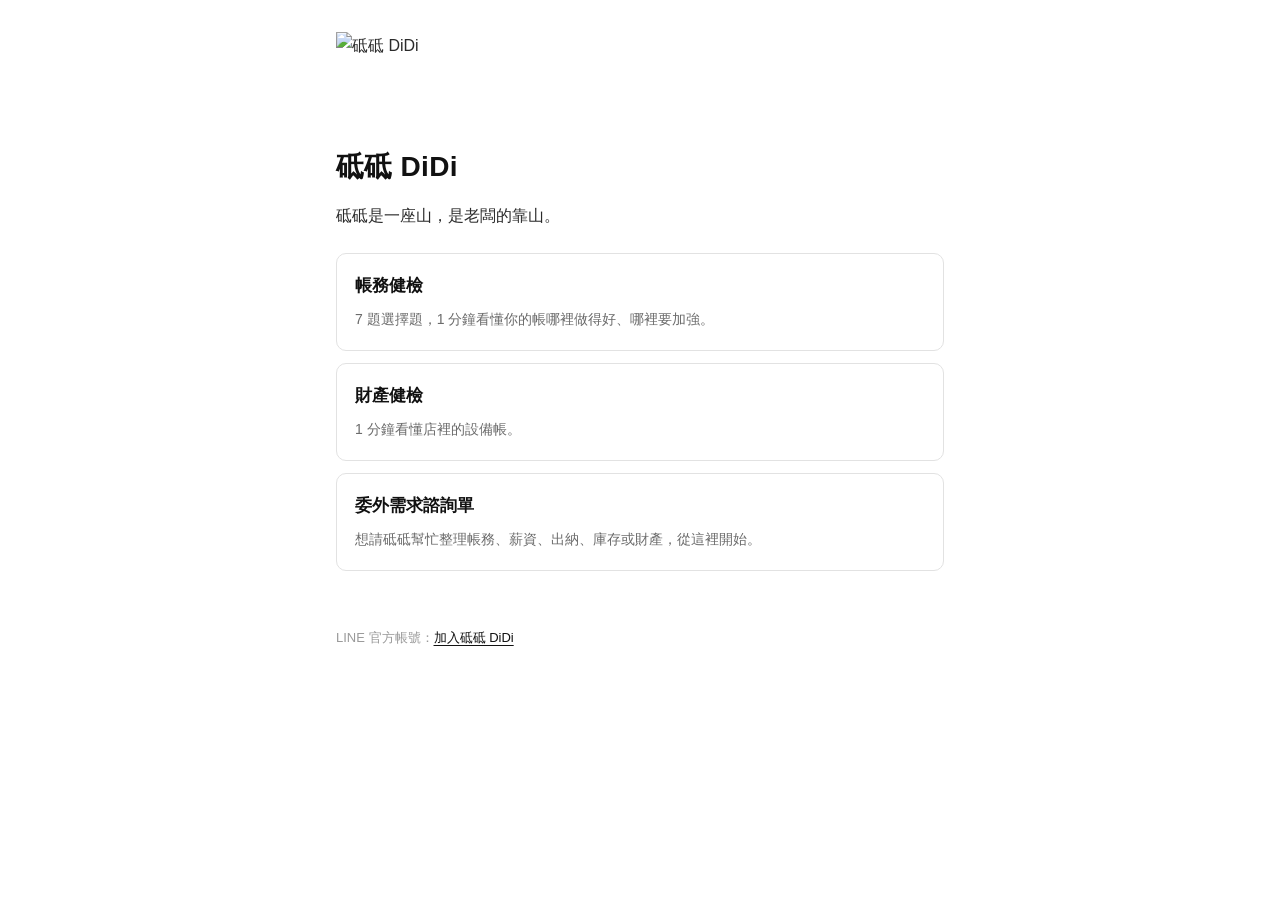
==== didi/index.html @ 3ecaf880 "Add files via upload" ====
<!doctype html>
<html lang="zh-Hant-TW">
<head>
<meta charset="utf-8">
<meta name="viewport" content="width=device-width, initial-scale=1">
<title>砥砥 DiDi</title>
<meta name="description" content="砥砥 DiDi｜帳務、財產健檢與委外需求諮詢。">
<meta property="og:title" content="砥砥 DiDi">
<meta property="og:description" content="砥砥是一座山，是老闆的靠山。">
<meta property="og:image" content="https://storage.tally.so/15f08a0e-2e7d-45c5-81b5-8850ad848696/3b6b2e92-3fc7-4435-8cf2-8c1308ee2669.png">
<link rel="stylesheet" href="style.css">
</head>
<body>
<main class="wrap">
  <img class="logo" src="https://storage.tally.so/15f08a0e-2e7d-45c5-81b5-8850ad848696/3b6b2e92-3fc7-4435-8cf2-8c1308ee2669.png" alt="砥砥 DiDi">
  <h1>砥砥 DiDi</h1>
  <p>砥砥是一座山，是老闆的靠山。</p>
  <div class="cards">
    <a class="card" href="books-check.html"><strong>帳務健檢</strong><span>7 題選擇題，1 分鐘看懂你的帳哪裡做得好、哪裡要加強。</span></a>
    <a class="card" href="property-check.html"><strong>財產健檢</strong><span>1 分鐘看懂店裡的設備帳。</span></a>
    <a class="card" href="request.html"><strong>委外需求諮詢單</strong><span>想請砥砥幫忙整理帳務、薪資、出納、庫存或財產，從這裡開始。</span></a>
  </div>
  <p class="foot">LINE 官方帳號：<a href="https://lin.ee/uncbnNn" target="_blank" rel="noopener">加入砥砥 DiDi</a></p>
</main>
</body>
</html>
---- didi/style.css ----
/* 砥砥 DiDi — shared styles (black / white / gray) */
:root {
  --ink: #111111;
  --text: #2b2b2b;
  --muted: #6b6b6b;
  --line: #e2e2e2;
  --soft: #f5f5f5;
  --paper: #ffffff;
  --focus: #111111;
  --err: #b42318;
}

* { box-sizing: border-box; }

html { -webkit-text-size-adjust: 100%; }

body {
  margin: 0;
  background: var(--paper);
  color: var(--text);
  font-family: -apple-system, BlinkMacSystemFont, "PingFang TC", "Noto Sans TC",
    "Microsoft JhengHei", "Heiti TC", sans-serif;
  font-size: 16px;
  line-height: 1.7;
}

.wrap {
  max-width: 640px;
  margin: 0 auto;
  padding: 32px 16px 64px;
}

.logo {
  display: block;
  width: 88px;
  height: 88px;
  margin: 0 0 28px;
}

h1 {
  margin: 0 0 16px;
  color: var(--ink);
  font-size: 28px;
  line-height: 1.35;
  font-weight: 800;
  letter-spacing: 0.01em;
}

h2 {
  margin: 36px 0 12px;
  color: var(--ink);
  font-size: 20px;
  line-height: 1.4;
}

p { margin: 0 0 12px; }

a { color: var(--ink); text-underline-offset: 3px; }

strong, b { color: var(--ink); }

.muted { color: var(--muted); font-size: 14px; }

.note { color: var(--muted); font-size: 14px; margin-top: 20px; }

.back {
  display: inline-flex;
  align-items: center;
  gap: 6px;
  margin: 0 0 20px;
  padding: 4px 0;
  border: 0;
  background: none;
  color: var(--muted);
  font: inherit;
  font-size: 14px;
  cursor: pointer;
}
.back:hover { color: var(--ink); }

/* ---------- questions ---------- */
.q {
  margin: 28px 0 0;
  padding: 0;
  border: 0;
  min-width: 0;
}

.q > legend, .q-title {
  display: block;
  padding: 0;
  margin: 0 0 10px;
  color: var(--ink);
  font-size: 17px;
  font-weight: 700;
  line-height: 1.5;
}

.req { color: var(--muted); font-weight: 400; margin-left: 4px; }

.hint { color: var(--muted); font-size: 14px; margin: -4px 0 8px; }

.opt {
  display: flex;
  align-items: flex-start;
  gap: 10px;
  width: 100%;
  margin: 0 0 8px;
  padding: 10px 12px;
  border: 1px solid var(--line);
  border-radius: 8px;
  background: var(--paper);
  cursor: pointer;
  line-height: 1.5;
  transition: border-color .15s, background .15s;
}
.opt:hover { border-color: #bdbdbd; }
.opt input { position: absolute; opacity: 0; pointer-events: none; }

.key {
  flex: none;
  display: inline-flex;
  align-items: center;
  justify-content: center;
  width: 22px;
  height: 22px;
  margin-top: 1px;
  border: 1px solid #cfcfcf;
  border-radius: 4px;
  background: var(--soft);
  color: var(--ink);
  font-size: 12px;
  font-weight: 700;
}
.box {
  flex: none;
  width: 20px;
  height: 20px;
  margin-top: 2px;
  border: 1.5px solid #bdbdbd;
  border-radius: 4px;
  background: var(--paper);
  position: relative;
}

.opt.on {
  border-color: var(--ink);
  background: var(--soft);
}
.opt.on .key { background: var(--ink); border-color: var(--ink); color: #fff; }
.opt.on .box { background: var(--ink); border-color: var(--ink); }
.opt.on .box::after {
  content: "";
  position: absolute;
  left: 6px; top: 2px;
  width: 5px; height: 10px;
  border: solid #fff;
  border-width: 0 2px 2px 0;
  transform: rotate(45deg);
}
.opt:has(input:focus-visible) { outline: 2px solid var(--focus); outline-offset: 2px; }

input[type=text], textarea, select {
  width: 100%;
  padding: 10px 12px;
  border: 1px solid var(--line);
  border-radius: 8px;
  background: var(--paper);
  color: var(--text);
  font: inherit;
  line-height: 1.5;
}
textarea { min-height: 96px; resize: vertical; }
input[type=text]:focus, textarea:focus, select:focus {
  outline: none;
  border-color: var(--ink);
  box-shadow: 0 0 0 1px var(--ink);
}
::placeholder { color: #a3a3a3; }

.other-input { margin: -2px 0 8px 32px; width: calc(100% - 32px); }

.err {
  margin: 6px 0 0;
  color: var(--err);
  font-size: 14px;
}
.q.bad .opt, .q.bad input[type=text], .q.bad select { border-color: var(--err); }

/* ---------- buttons ---------- */
.actions { margin-top: 32px; }

.btn {
  display: inline-flex;
  align-items: center;
  justify-content: center;
  gap: 8px;
  min-height: 46px;
  padding: 10px 22px;
  border: 0;
  border-radius: 8px;
  background: var(--ink);
  color: #fff;
  font: inherit;
  font-weight: 700;
  text-decoration: none;
  cursor: pointer;
}
.btn:hover { background: #333; }
.btn:focus-visible { outline: 2px solid var(--ink); outline-offset: 3px; }
.btn.wide { width: 100%; }
.btn.ghost { background: var(--paper); color: var(--ink); border: 1px solid var(--ink); }
.btn.ghost:hover { background: var(--soft); }

/* ---------- results ---------- */
.score { font-size: 18px; margin-bottom: 14px; }
.tier { margin-bottom: 18px; }
.lines p { margin-bottom: 8px; }
.improve { margin-bottom: 14px; }

.qr {
  display: block;
  width: 180px;
  max-width: 60%;
  height: auto;
  margin: 12px 0;
  image-rendering: pixelated;
}

.section {
  margin: 40px 0 0;
  padding-top: 4px;
  color: var(--ink);
  font-size: 19px;
  font-weight: 800;
}

.copybox {
  margin-top: 8px;
  font-size: 14px;
  color: var(--text);
  background: var(--soft);
}

.foot {
  margin-top: 56px;
  color: #9a9a9a;
  font-size: 13px;
}

[hidden] { display: none !important; }

/* ---------- index ---------- */
.cards { display: grid; gap: 12px; margin-top: 24px; }
.card {
  display: block;
  padding: 18px 18px;
  border: 1px solid var(--line);
  border-radius: 10px;
  text-decoration: none;
  color: var(--text);
}
.card:hover { border-color: var(--ink); background: var(--soft); }
.card strong { display: block; font-size: 17px; margin-bottom: 4px; }
.card span { color: var(--muted); font-size: 14px; }
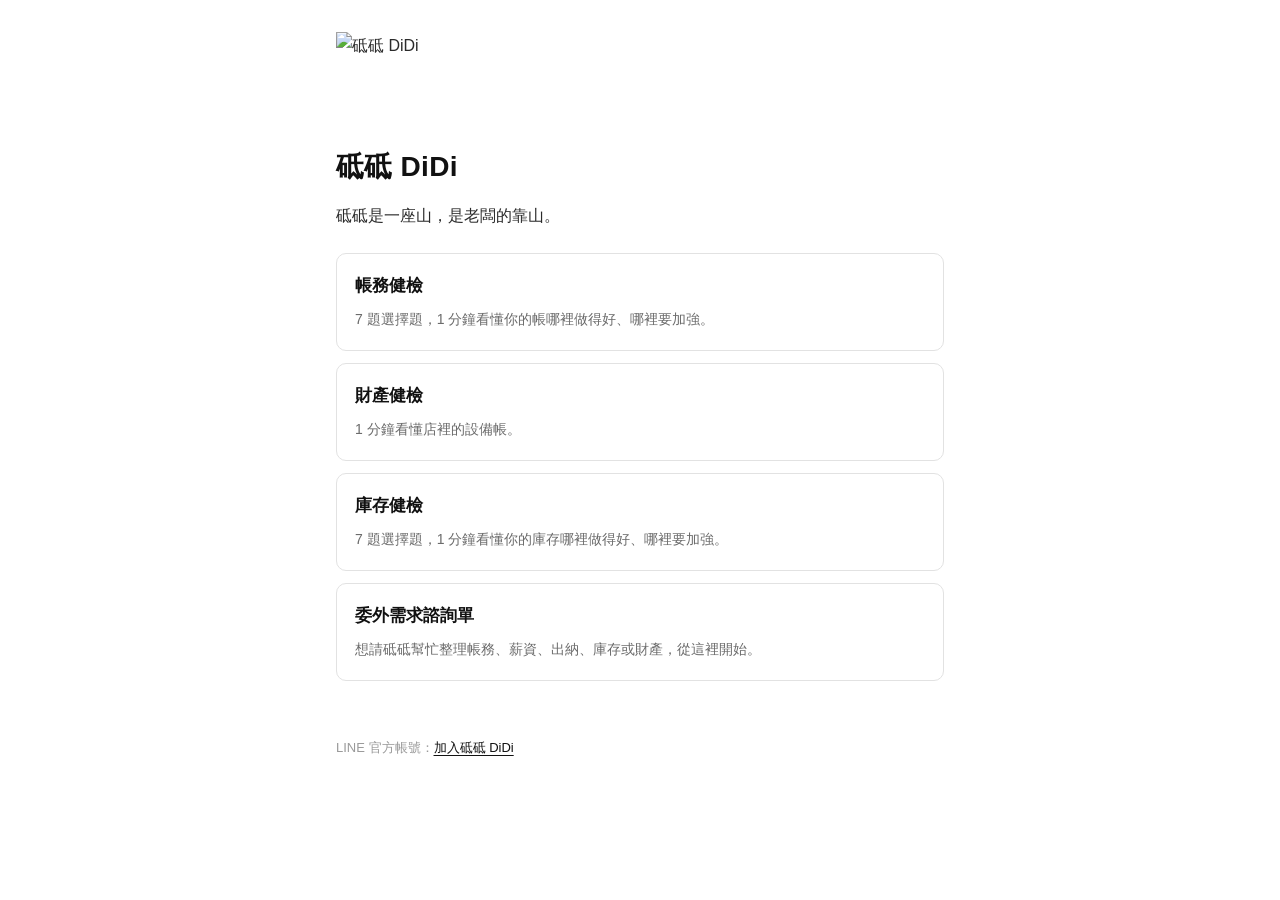
==== commit 6c6bbfa5: "新增庫存健檢" ====
--- a/didi/index.html
+++ b/didi/index.html
@@ -4,7 +4,7 @@
 <meta charset="utf-8">
 <meta name="viewport" content="width=device-width, initial-scale=1">
 <title>砥砥 DiDi</title>
-<meta name="description" content="砥砥 DiDi｜帳務、財產健檢與委外需求諮詢。">
+<meta name="description" content="砥砥 DiDi｜帳務、財產、庫存健檢與委外需求諮詢。">
 <meta property="og:title" content="砥砥 DiDi">
 <meta property="og:description" content="砥砥是一座山，是老闆的靠山。">
 <meta property="og:image" content="https://storage.tally.so/15f08a0e-2e7d-45c5-81b5-8850ad848696/3b6b2e92-3fc7-4435-8cf2-8c1308ee2669.png">
@@ -18,6 +18,7 @@
   <div class="cards">
     <a class="card" href="books-check.html"><strong>帳務健檢</strong><span>7 題選擇題，1 分鐘看懂你的帳哪裡做得好、哪裡要加強。</span></a>
     <a class="card" href="property-check.html"><strong>財產健檢</strong><span>1 分鐘看懂店裡的設備帳。</span></a>
+    <a class="card" href="inventory-check.html"><strong>庫存健檢</strong><span>7 題選擇題，1 分鐘看懂你的庫存哪裡做得好、哪裡要加強。</span></a>
     <a class="card" href="request.html"><strong>委外需求諮詢單</strong><span>想請砥砥幫忙整理帳務、薪資、出納、庫存或財產，從這裡開始。</span></a>
   </div>
   <p class="foot">LINE 官方帳號：<a href="https://lin.ee/uncbnNn" target="_blank" rel="noopener">加入砥砥 DiDi</a></p>
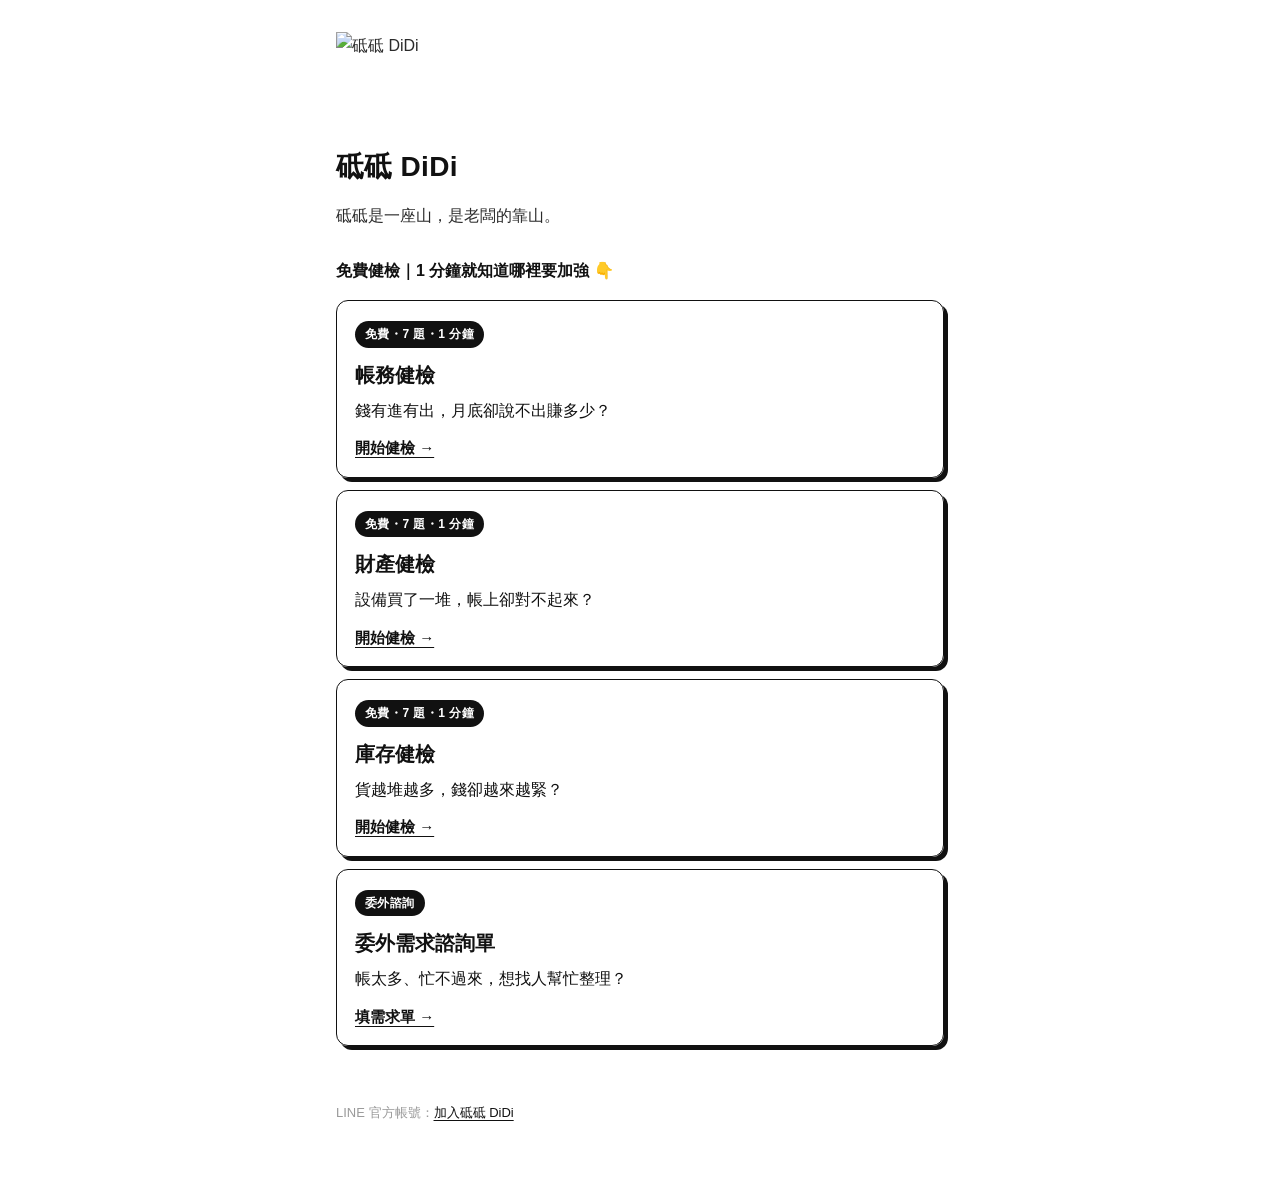
==== commit f2a3368b: "首頁卡片改成統一、吸睛的樣式" ====
--- a/didi/index.html
+++ b/didi/index.html
@@ -8,18 +8,19 @@
 <meta property="og:title" content="砥砥 DiDi">
 <meta property="og:description" content="砥砥是一座山，是老闆的靠山。">
 <meta property="og:image" content="https://storage.tally.so/15f08a0e-2e7d-45c5-81b5-8850ad848696/3b6b2e92-3fc7-4435-8cf2-8c1308ee2669.png">
-<link rel="stylesheet" href="style.css">
+<link rel="stylesheet" href="style.css?v=2">
 </head>
 <body>
 <main class="wrap">
   <img class="logo" src="https://storage.tally.so/15f08a0e-2e7d-45c5-81b5-8850ad848696/3b6b2e92-3fc7-4435-8cf2-8c1308ee2669.png" alt="砥砥 DiDi">
   <h1>砥砥 DiDi</h1>
   <p>砥砥是一座山，是老闆的靠山。</p>
+  <p class="cards-lead">免費健檢｜1 分鐘就知道哪裡要加強 👇</p>
   <div class="cards">
-    <a class="card" href="books-check.html"><strong>帳務健檢</strong><span>7 題選擇題，1 分鐘看懂你的帳哪裡做得好、哪裡要加強。</span></a>
-    <a class="card" href="property-check.html"><strong>財產健檢</strong><span>1 分鐘看懂店裡的設備帳。</span></a>
-    <a class="card" href="inventory-check.html"><strong>庫存健檢</strong><span>7 題選擇題，1 分鐘看懂你的庫存哪裡做得好、哪裡要加強。</span></a>
-    <a class="card" href="request.html"><strong>委外需求諮詢單</strong><span>想請砥砥幫忙整理帳務、薪資、出納、庫存或財產，從這裡開始。</span></a>
+    <a class="card" href="books-check.html"><span class="tag">免費・7 題・1 分鐘</span><strong>帳務健檢</strong><span class="hook">錢有進有出，月底卻說不出賺多少？</span><span class="go">開始健檢 →</span></a>
+    <a class="card" href="property-check.html"><span class="tag">免費・7 題・1 分鐘</span><strong>財產健檢</strong><span class="hook">設備買了一堆，帳上卻對不起來？</span><span class="go">開始健檢 →</span></a>
+    <a class="card" href="inventory-check.html"><span class="tag">免費・7 題・1 分鐘</span><strong>庫存健檢</strong><span class="hook">貨越堆越多，錢卻越來越緊？</span><span class="go">開始健檢 →</span></a>
+    <a class="card" href="request.html"><span class="tag">委外諮詢</span><strong>委外需求諮詢單</strong><span class="hook">帳太多、忙不過來，想找人幫忙整理？</span><span class="go">填需求單 →</span></a>
   </div>
   <p class="foot">LINE 官方帳號：<a href="https://lin.ee/uncbnNn" target="_blank" rel="noopener">加入砥砥 DiDi</a></p>
 </main>
--- a/didi/style.css
+++ b/didi/style.css
@@ -252,14 +252,29 @@
 
 /* ---------- index ---------- */
 .cards { display: grid; gap: 12px; margin-top: 24px; }
+.cards-lead { margin-top: 28px; margin-bottom: -8px; color: var(--ink); font-weight: 700; }
 .card {
   display: block;
-  padding: 18px 18px;
-  border: 1px solid var(--line);
-  border-radius: 10px;
+  padding: 18px 18px 16px;
+  border: 1.5px solid var(--ink);
+  border-radius: 12px;
   text-decoration: none;
   color: var(--text);
-}
-.card:hover { border-color: var(--ink); background: var(--soft); }
-.card strong { display: block; font-size: 17px; margin-bottom: 4px; }
-.card span { color: var(--muted); font-size: 14px; }
+  box-shadow: 4px 4px 0 var(--ink);
+  transition: transform .12s, box-shadow .12s;
+}
+.card:hover, .card:active { transform: translate(2px, 2px); box-shadow: 2px 2px 0 var(--ink); background: var(--soft); }
+.card .tag {
+  display: inline-block;
+  background: var(--ink);
+  color: #fff;
+  font-size: 12px;
+  font-weight: 700;
+  letter-spacing: .04em;
+  border-radius: 999px;
+  padding: 3px 10px;
+  margin-bottom: 10px;
+}
+.card strong { display: block; font-size: 20px; margin-bottom: 6px; }
+.card .hook { display: block; color: var(--ink); font-size: 16px; line-height: 1.6; }
+.card .go { display: block; margin-top: 12px; color: var(--ink); font-size: 15px; font-weight: 700; text-decoration: underline; text-underline-offset: 4px; }
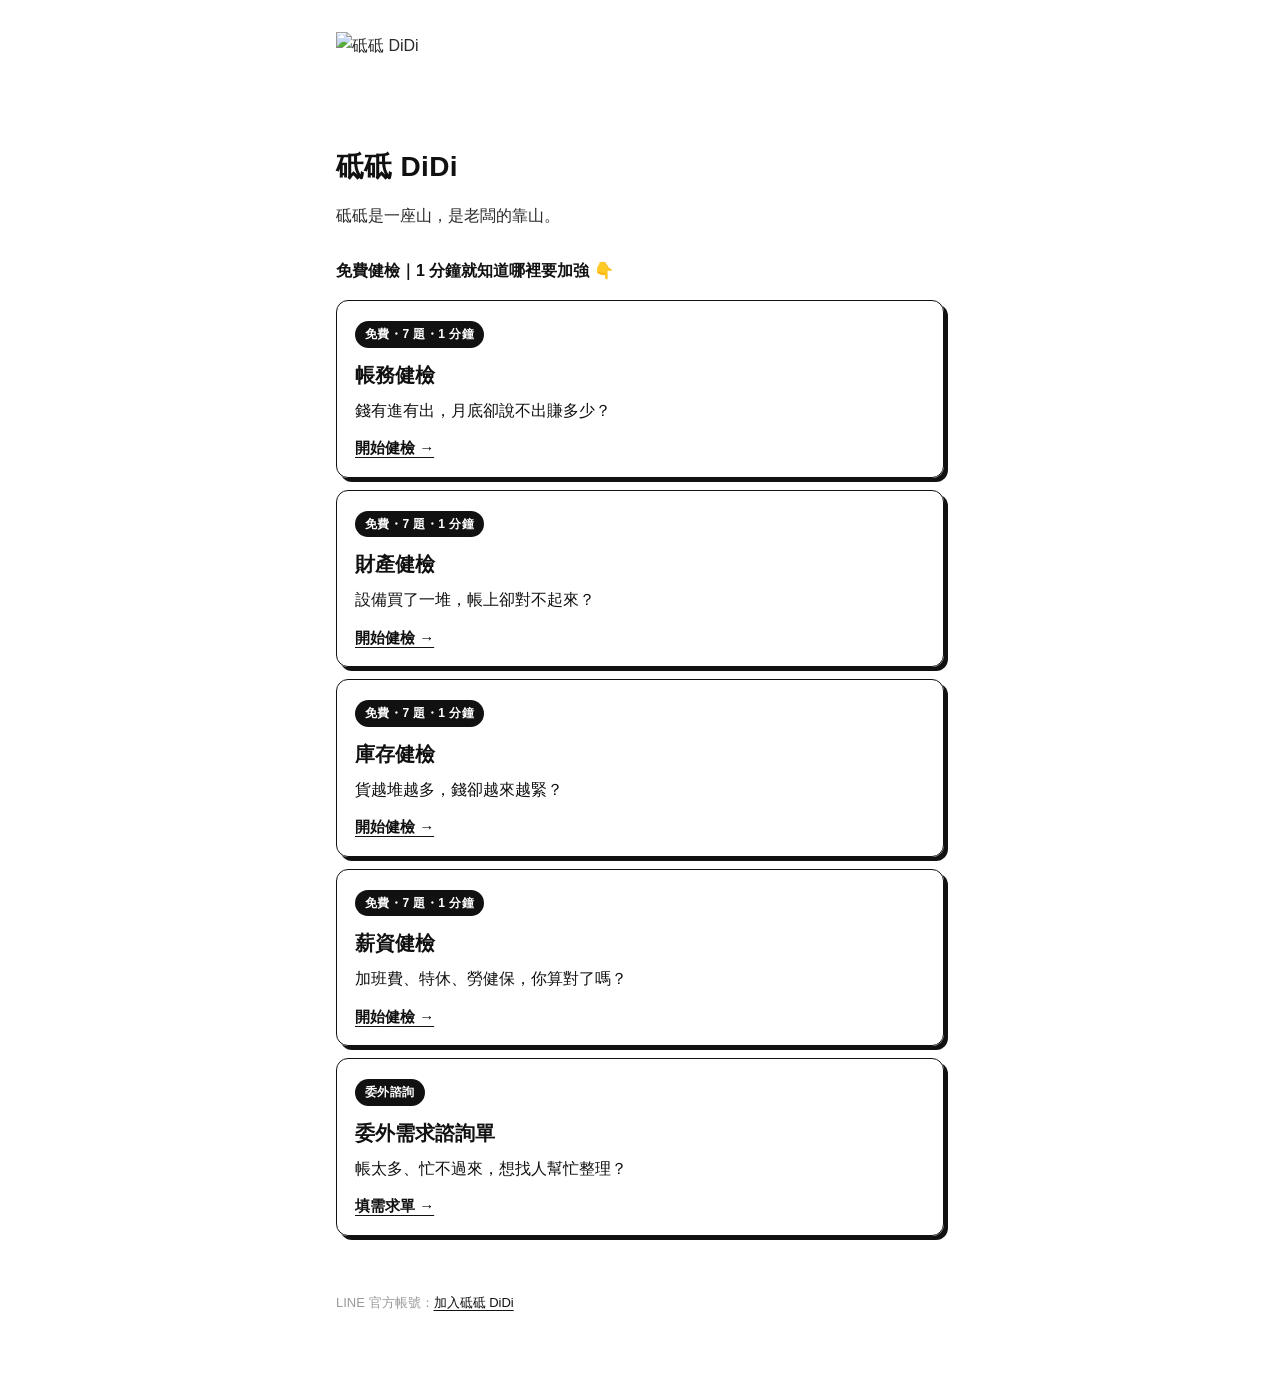
==== commit b06877b5: "新增薪資健檢" ====
--- a/didi/index.html
+++ b/didi/index.html
@@ -4,7 +4,7 @@
 <meta charset="utf-8">
 <meta name="viewport" content="width=device-width, initial-scale=1">
 <title>砥砥 DiDi</title>
-<meta name="description" content="砥砥 DiDi｜帳務、財產、庫存健檢與委外需求諮詢。">
+<meta name="description" content="砥砥 DiDi｜帳務、財產、庫存、薪資健檢與委外需求諮詢。">
 <meta property="og:title" content="砥砥 DiDi">
 <meta property="og:description" content="砥砥是一座山，是老闆的靠山。">
 <meta property="og:image" content="https://storage.tally.so/15f08a0e-2e7d-45c5-81b5-8850ad848696/3b6b2e92-3fc7-4435-8cf2-8c1308ee2669.png">
@@ -20,6 +20,7 @@
     <a class="card" href="books-check.html"><span class="tag">免費・7 題・1 分鐘</span><strong>帳務健檢</strong><span class="hook">錢有進有出，月底卻說不出賺多少？</span><span class="go">開始健檢 →</span></a>
     <a class="card" href="property-check.html"><span class="tag">免費・7 題・1 分鐘</span><strong>財產健檢</strong><span class="hook">設備買了一堆，帳上卻對不起來？</span><span class="go">開始健檢 →</span></a>
     <a class="card" href="inventory-check.html"><span class="tag">免費・7 題・1 分鐘</span><strong>庫存健檢</strong><span class="hook">貨越堆越多，錢卻越來越緊？</span><span class="go">開始健檢 →</span></a>
+    <a class="card" href="salary-check.html"><span class="tag">免費・7 題・1 分鐘</span><strong>薪資健檢</strong><span class="hook">加班費、特休、勞健保，你算對了嗎？</span><span class="go">開始健檢 →</span></a>
     <a class="card" href="request.html"><span class="tag">委外諮詢</span><strong>委外需求諮詢單</strong><span class="hook">帳太多、忙不過來，想找人幫忙整理？</span><span class="go">填需求單 →</span></a>
   </div>
   <p class="foot">LINE 官方帳號：<a href="https://lin.ee/uncbnNn" target="_blank" rel="noopener">加入砥砥 DiDi</a></p>
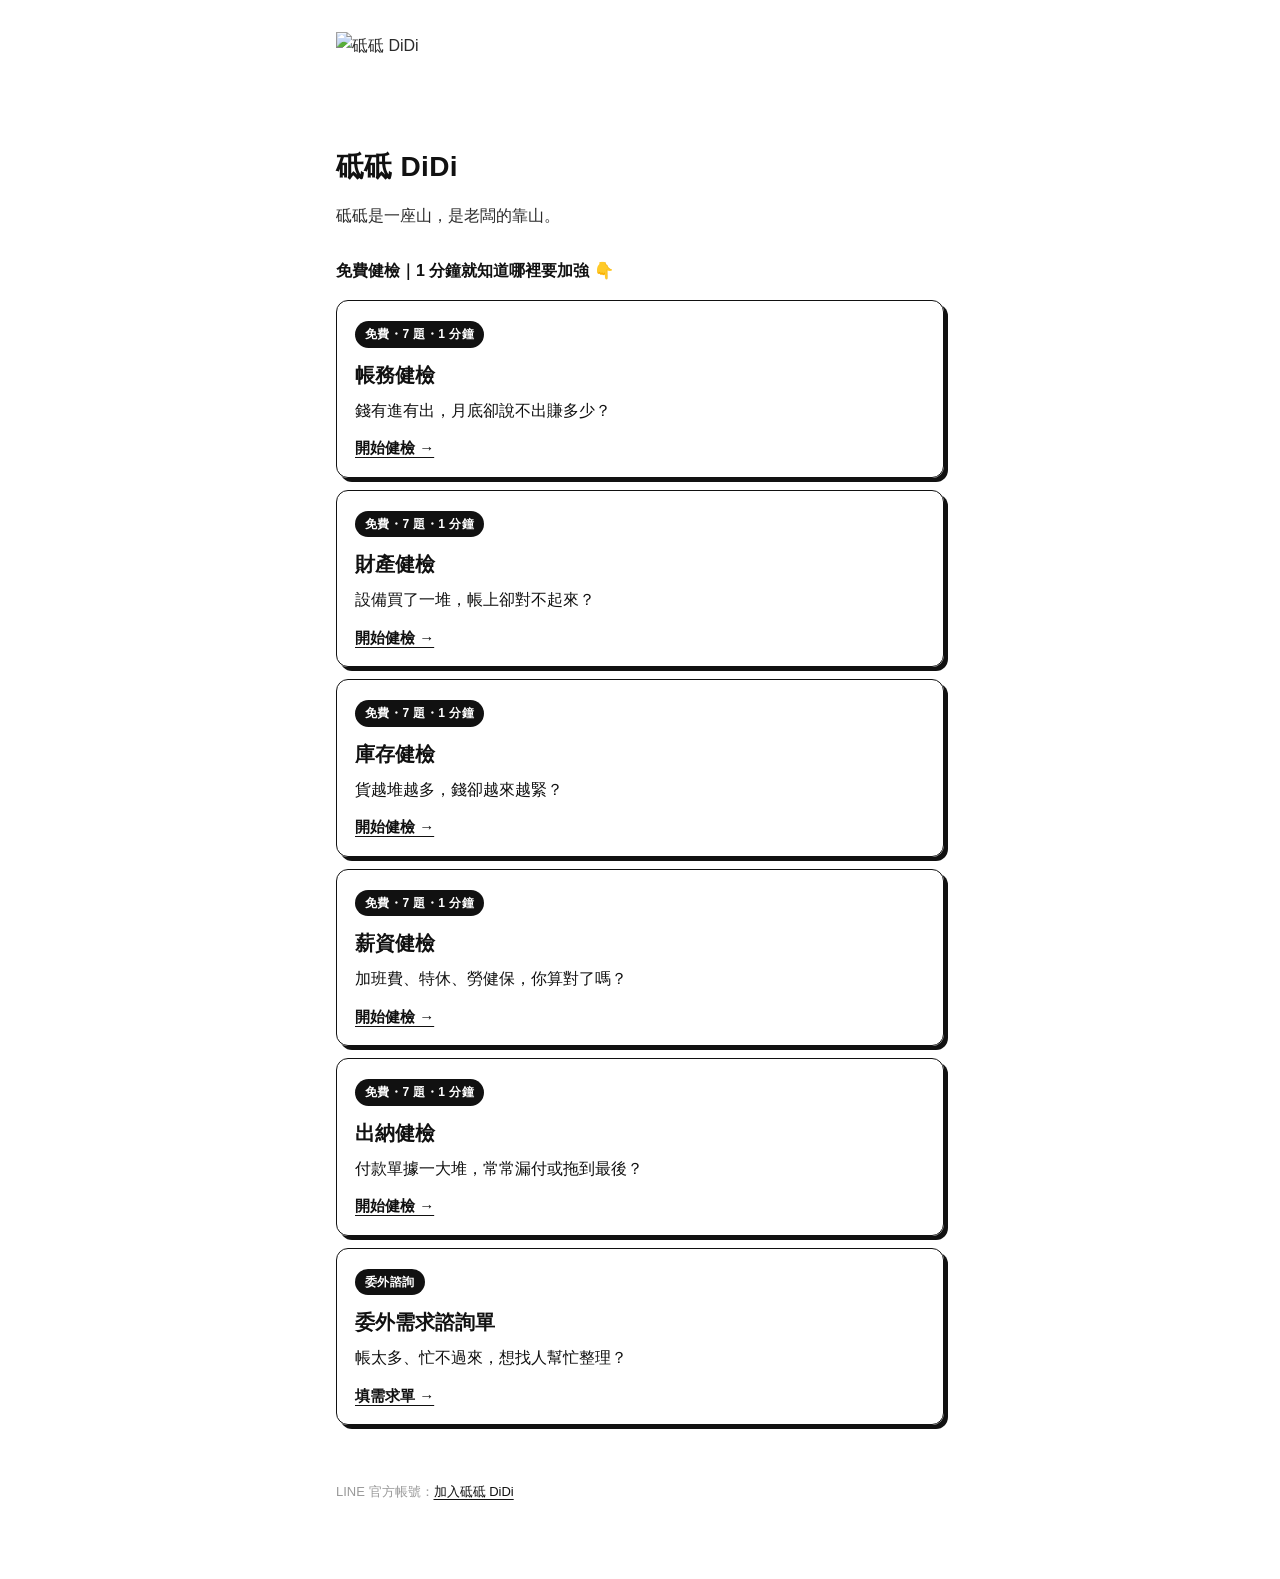
==== commit 54a52045: "新增出納健檢" ====
--- a/didi/index.html
+++ b/didi/index.html
@@ -4,7 +4,7 @@
 <meta charset="utf-8">
 <meta name="viewport" content="width=device-width, initial-scale=1">
 <title>砥砥 DiDi</title>
-<meta name="description" content="砥砥 DiDi｜帳務、財產、庫存、薪資健檢與委外需求諮詢。">
+<meta name="description" content="砥砥 DiDi｜帳務、財產、庫存、薪資、出納健檢與委外需求諮詢。">
 <meta property="og:title" content="砥砥 DiDi">
 <meta property="og:description" content="砥砥是一座山，是老闆的靠山。">
 <meta property="og:image" content="https://storage.tally.so/15f08a0e-2e7d-45c5-81b5-8850ad848696/3b6b2e92-3fc7-4435-8cf2-8c1308ee2669.png">
@@ -21,6 +21,7 @@
     <a class="card" href="property-check.html"><span class="tag">免費・7 題・1 分鐘</span><strong>財產健檢</strong><span class="hook">設備買了一堆，帳上卻對不起來？</span><span class="go">開始健檢 →</span></a>
     <a class="card" href="inventory-check.html"><span class="tag">免費・7 題・1 分鐘</span><strong>庫存健檢</strong><span class="hook">貨越堆越多，錢卻越來越緊？</span><span class="go">開始健檢 →</span></a>
     <a class="card" href="salary-check.html"><span class="tag">免費・7 題・1 分鐘</span><strong>薪資健檢</strong><span class="hook">加班費、特休、勞健保，你算對了嗎？</span><span class="go">開始健檢 →</span></a>
+    <a class="card" href="cashier-check.html"><span class="tag">免費・7 題・1 分鐘</span><strong>出納健檢</strong><span class="hook">付款單據一大堆，常常漏付或拖到最後？</span><span class="go">開始健檢 →</span></a>
     <a class="card" href="request.html"><span class="tag">委外諮詢</span><strong>委外需求諮詢單</strong><span class="hook">帳太多、忙不過來，想找人幫忙整理？</span><span class="go">填需求單 →</span></a>
   </div>
   <p class="foot">LINE 官方帳號：<a href="https://lin.ee/uncbnNn" target="_blank" rel="noopener">加入砥砥 DiDi</a></p>
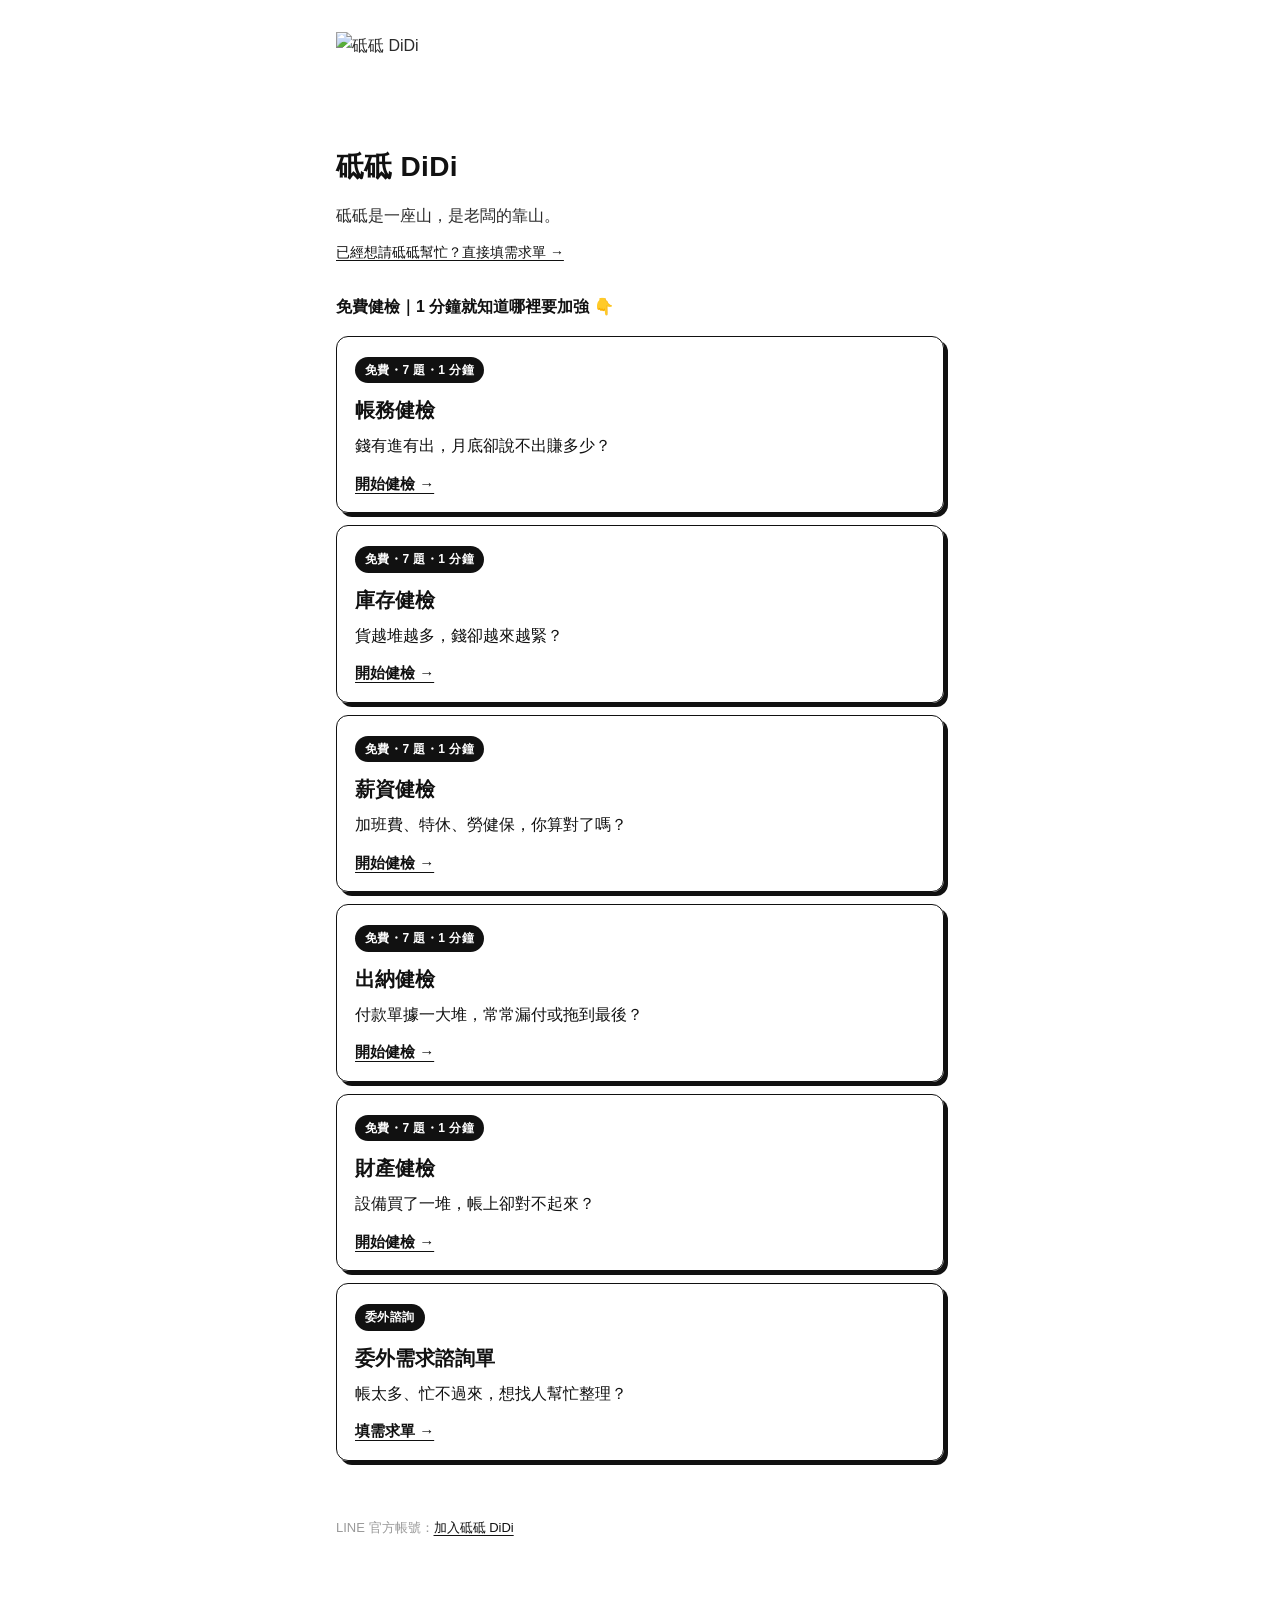
==== commit 01903aad: "需求單個資說明更新；首頁加需求單小字連結、調整健檢卡片順序" ====
--- a/didi/index.html
+++ b/didi/index.html
@@ -4,7 +4,7 @@
 <meta charset="utf-8">
 <meta name="viewport" content="width=device-width, initial-scale=1">
 <title>砥砥 DiDi</title>
-<meta name="description" content="砥砥 DiDi｜帳務、財產、庫存、薪資、出納健檢與委外需求諮詢。">
+<meta name="description" content="砥砥 DiDi｜帳務、庫存、薪資、出納、財產健檢與委外需求諮詢。">
 <meta property="og:title" content="砥砥 DiDi">
 <meta property="og:description" content="砥砥是一座山，是老闆的靠山。">
 <meta property="og:image" content="https://storage.tally.so/15f08a0e-2e7d-45c5-81b5-8850ad848696/3b6b2e92-3fc7-4435-8cf2-8c1308ee2669.png">
@@ -15,13 +15,14 @@
   <img class="logo" src="https://storage.tally.so/15f08a0e-2e7d-45c5-81b5-8850ad848696/3b6b2e92-3fc7-4435-8cf2-8c1308ee2669.png" alt="砥砥 DiDi">
   <h1>砥砥 DiDi</h1>
   <p>砥砥是一座山，是老闆的靠山。</p>
+  <p class="muted" style="margin-top:8px"><a href="request.html">已經想請砥砥幫忙？直接填需求單 →</a></p>
   <p class="cards-lead">免費健檢｜1 分鐘就知道哪裡要加強 👇</p>
   <div class="cards">
     <a class="card" href="books-check.html"><span class="tag">免費・7 題・1 分鐘</span><strong>帳務健檢</strong><span class="hook">錢有進有出，月底卻說不出賺多少？</span><span class="go">開始健檢 →</span></a>
-    <a class="card" href="property-check.html"><span class="tag">免費・7 題・1 分鐘</span><strong>財產健檢</strong><span class="hook">設備買了一堆，帳上卻對不起來？</span><span class="go">開始健檢 →</span></a>
     <a class="card" href="inventory-check.html"><span class="tag">免費・7 題・1 分鐘</span><strong>庫存健檢</strong><span class="hook">貨越堆越多，錢卻越來越緊？</span><span class="go">開始健檢 →</span></a>
     <a class="card" href="salary-check.html"><span class="tag">免費・7 題・1 分鐘</span><strong>薪資健檢</strong><span class="hook">加班費、特休、勞健保，你算對了嗎？</span><span class="go">開始健檢 →</span></a>
     <a class="card" href="cashier-check.html"><span class="tag">免費・7 題・1 分鐘</span><strong>出納健檢</strong><span class="hook">付款單據一大堆，常常漏付或拖到最後？</span><span class="go">開始健檢 →</span></a>
+    <a class="card" href="property-check.html"><span class="tag">免費・7 題・1 分鐘</span><strong>財產健檢</strong><span class="hook">設備買了一堆，帳上卻對不起來？</span><span class="go">開始健檢 →</span></a>
     <a class="card" href="request.html"><span class="tag">委外諮詢</span><strong>委外需求諮詢單</strong><span class="hook">帳太多、忙不過來，想找人幫忙整理？</span><span class="go">填需求單 →</span></a>
   </div>
   <p class="foot">LINE 官方帳號：<a href="https://lin.ee/uncbnNn" target="_blank" rel="noopener">加入砥砥 DiDi</a></p>
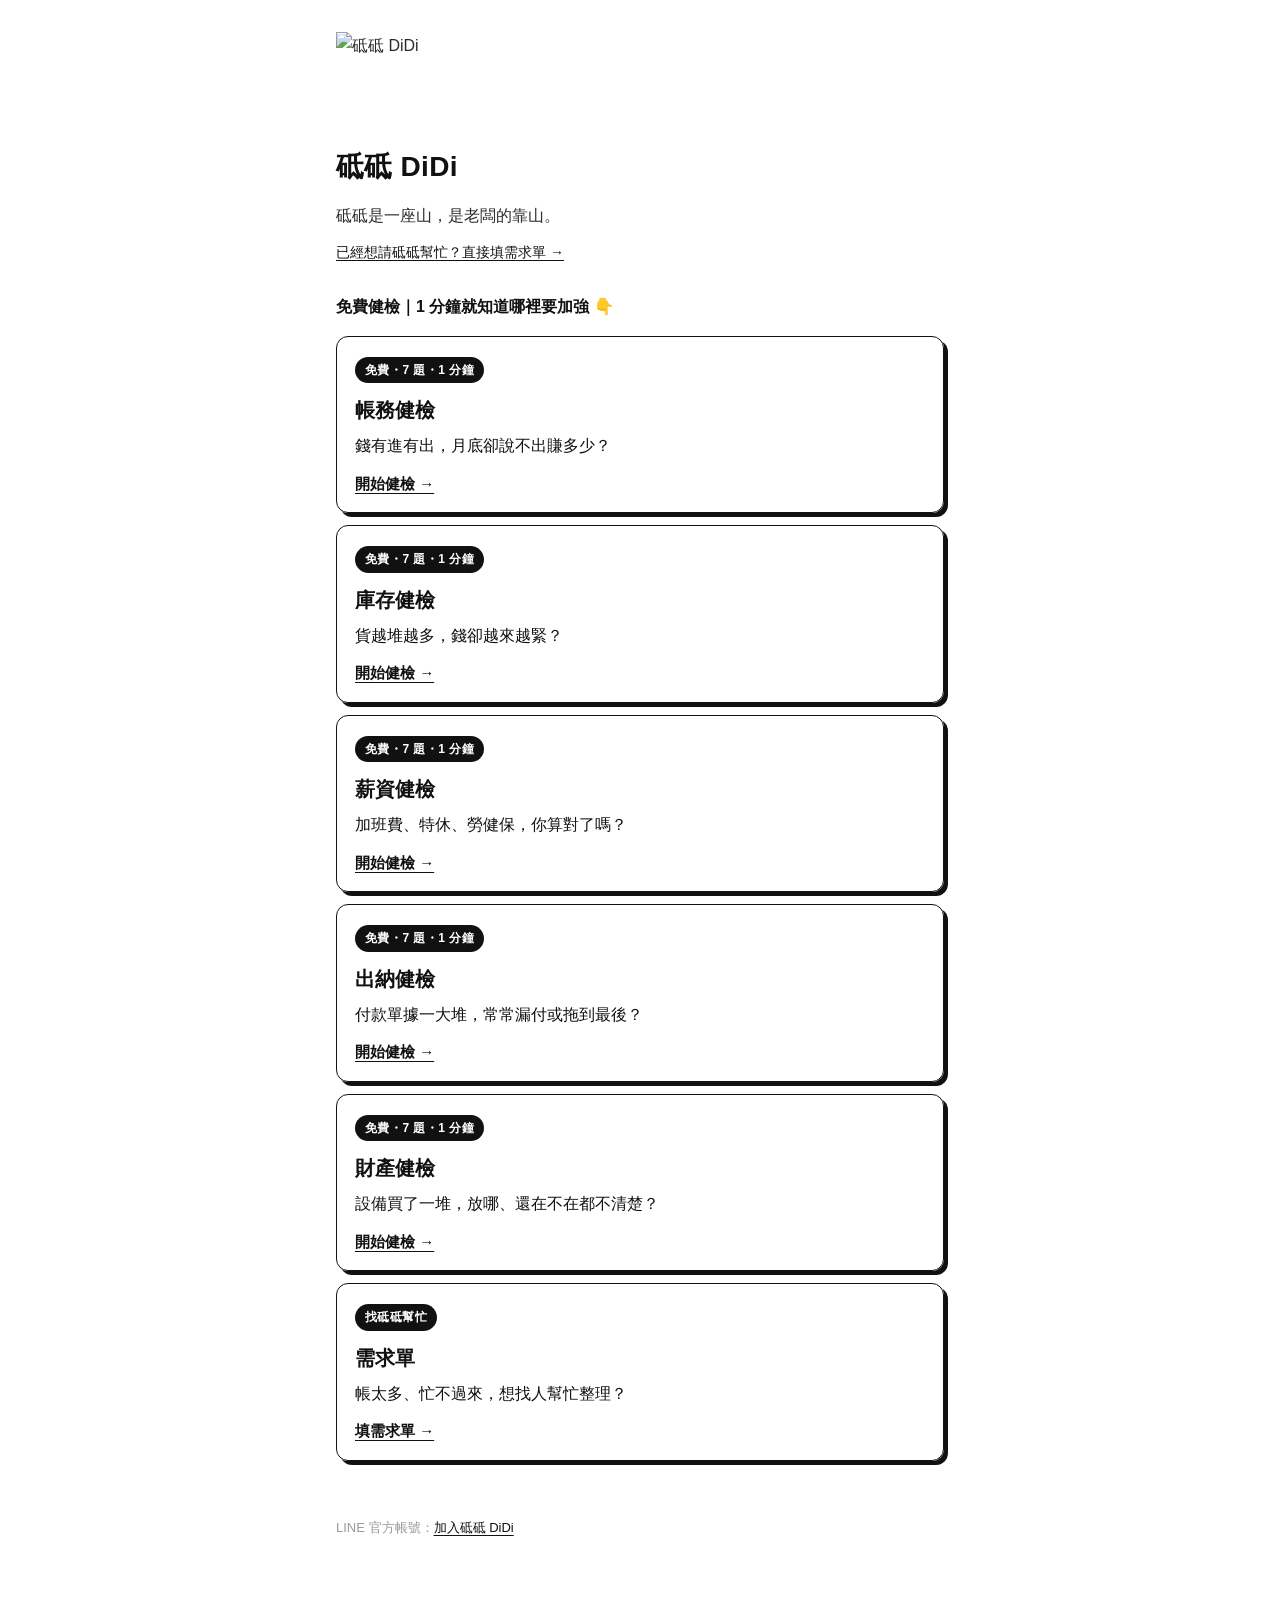
==== commit e739d24c: "砥砥：用字合規修正、財產健檢改設備管理題、需求單加回會計師題" ====
--- a/didi/index.html
+++ b/didi/index.html
@@ -4,7 +4,7 @@
 <meta charset="utf-8">
 <meta name="viewport" content="width=device-width, initial-scale=1">
 <title>砥砥 DiDi</title>
-<meta name="description" content="砥砥 DiDi｜帳務、庫存、薪資、出納、財產健檢與委外需求諮詢。">
+<meta name="description" content="砥砥 DiDi｜帳務、庫存、薪資、出納、財產健檢與需求單。">
 <meta property="og:title" content="砥砥 DiDi">
 <meta property="og:description" content="砥砥是一座山，是老闆的靠山。">
 <meta property="og:image" content="https://storage.tally.so/15f08a0e-2e7d-45c5-81b5-8850ad848696/3b6b2e92-3fc7-4435-8cf2-8c1308ee2669.png">
@@ -22,8 +22,8 @@
     <a class="card" href="inventory-check.html"><span class="tag">免費・7 題・1 分鐘</span><strong>庫存健檢</strong><span class="hook">貨越堆越多，錢卻越來越緊？</span><span class="go">開始健檢 →</span></a>
     <a class="card" href="salary-check.html"><span class="tag">免費・7 題・1 分鐘</span><strong>薪資健檢</strong><span class="hook">加班費、特休、勞健保，你算對了嗎？</span><span class="go">開始健檢 →</span></a>
     <a class="card" href="cashier-check.html"><span class="tag">免費・7 題・1 分鐘</span><strong>出納健檢</strong><span class="hook">付款單據一大堆，常常漏付或拖到最後？</span><span class="go">開始健檢 →</span></a>
-    <a class="card" href="property-check.html"><span class="tag">免費・7 題・1 分鐘</span><strong>財產健檢</strong><span class="hook">設備買了一堆，帳上卻對不起來？</span><span class="go">開始健檢 →</span></a>
-    <a class="card" href="request.html"><span class="tag">委外諮詢</span><strong>委外需求諮詢單</strong><span class="hook">帳太多、忙不過來，想找人幫忙整理？</span><span class="go">填需求單 →</span></a>
+    <a class="card" href="property-check.html"><span class="tag">免費・7 題・1 分鐘</span><strong>財產健檢</strong><span class="hook">設備買了一堆，放哪、還在不在都不清楚？</span><span class="go">開始健檢 →</span></a>
+    <a class="card" href="request.html"><span class="tag">找砥砥幫忙</span><strong>需求單</strong><span class="hook">帳太多、忙不過來，想找人幫忙整理？</span><span class="go">填需求單 →</span></a>
   </div>
   <p class="foot">LINE 官方帳號：<a href="https://lin.ee/uncbnNn" target="_blank" rel="noopener">加入砥砥 DiDi</a></p>
 </main>
